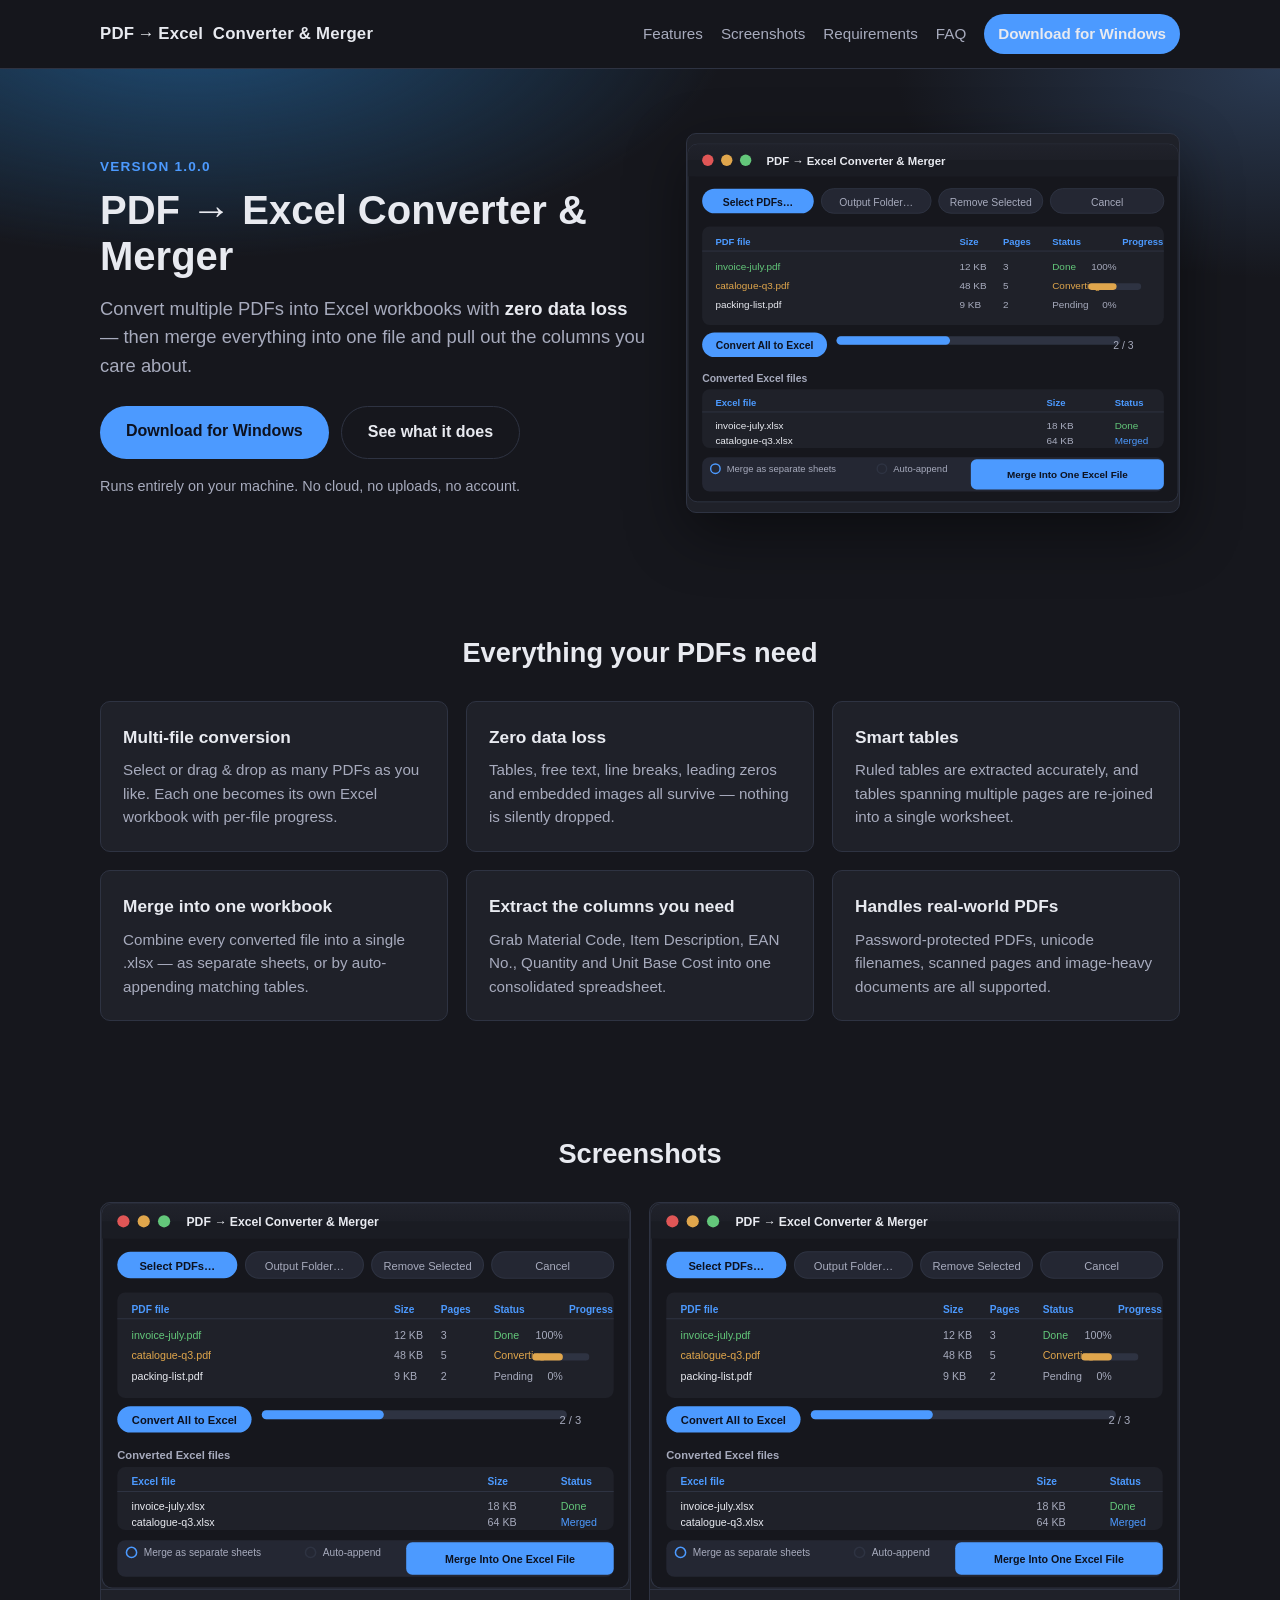
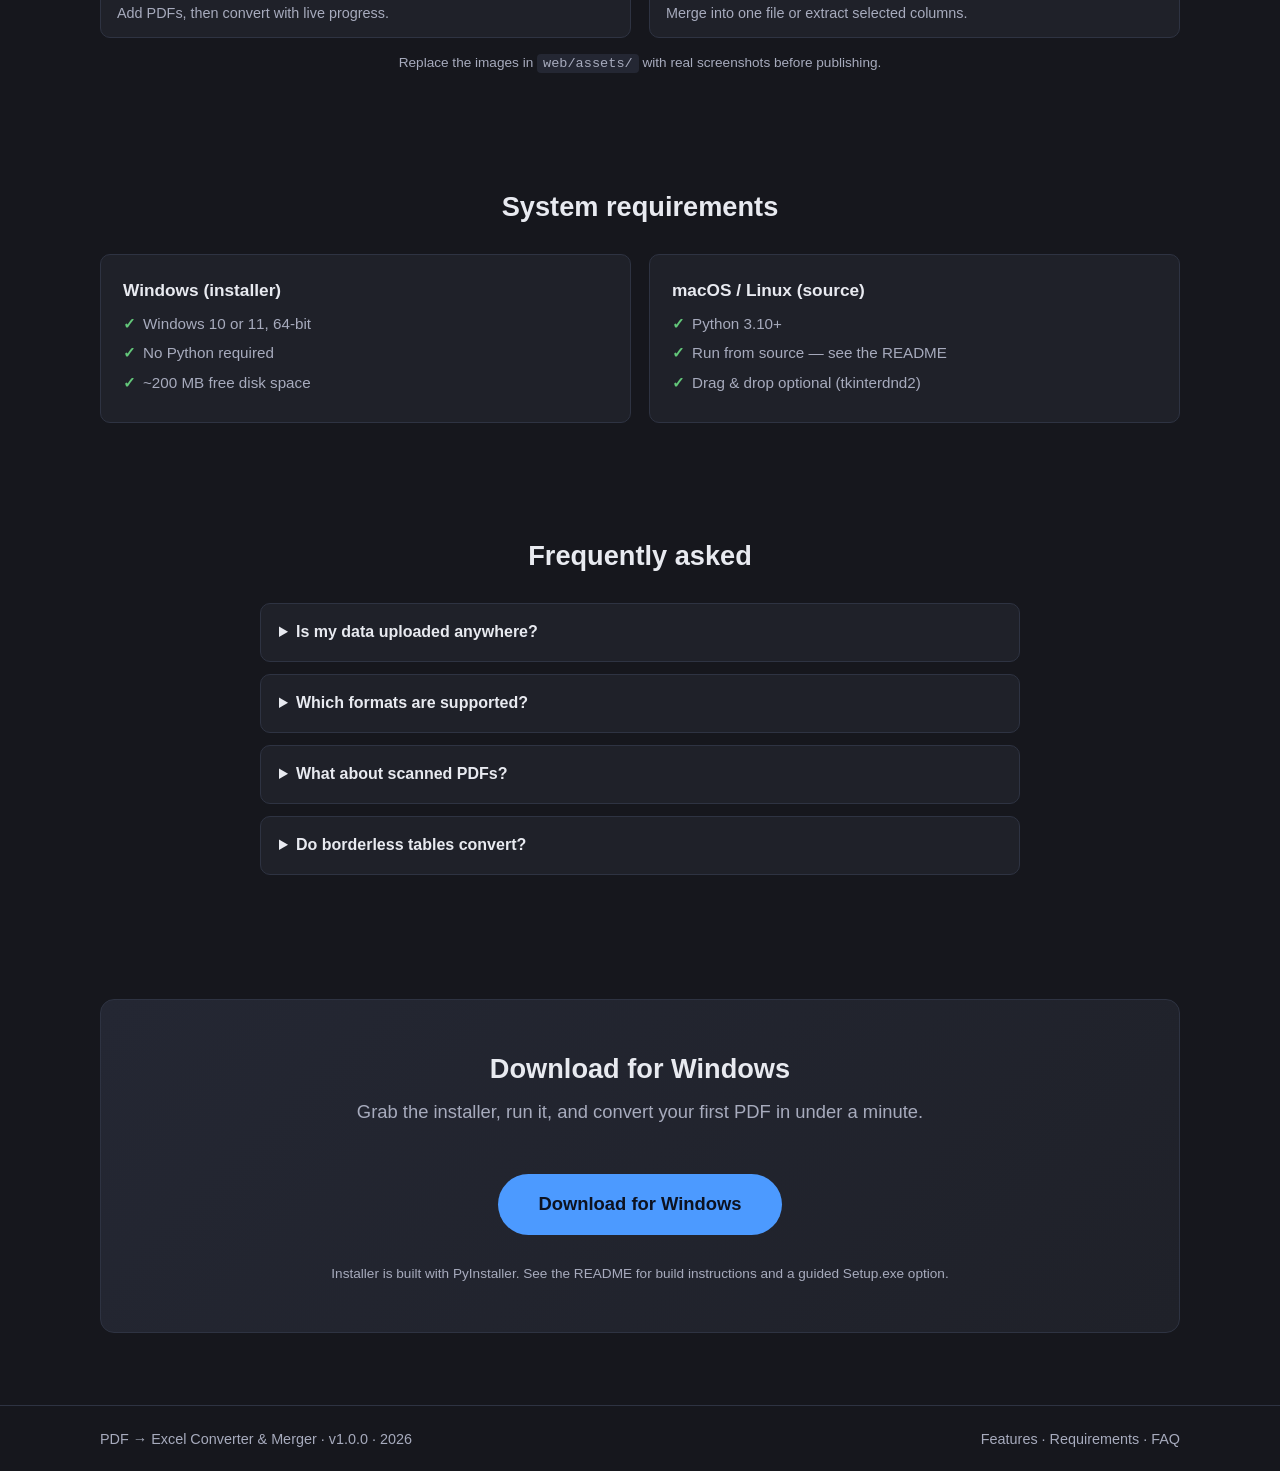
==== web/index.html @ cea23eed "Add PDF -> Excel Converter & Merger desktop app + web landing page Desktop app (Python/Tkinter + PyM" ====
<!DOCTYPE html>
<html lang="en">
<head>
  <meta charset="UTF-8">
  <meta name="viewport" content="width=device-width, initial-scale=1.0">
  <title>PDF → Excel Converter &amp; Merger</title>
  <meta name="description" content="Convert multiple PDFs to Excel with zero data loss, merge the results into one workbook, and extract the columns you need. 100% local, no cloud.">
  <link rel="stylesheet" href="style.css">
</head>
<body>
  <header class="site-header">
    <div class="container header-inner">
      <span class="brand">PDF&thinsp;→&thinsp;Excel&nbsp;&nbsp;Converter &amp; Merger</span>
      <nav class="nav">
        <a href="#features">Features</a>
        <a href="#screenshots">Screenshots</a>
        <a href="#requirements">Requirements</a>
        <a href="#faq">FAQ</a>
        <a href="#download" class="nav-download">Download for Windows</a>
      </nav>
    </div>
  </header>

  <main>
    <!-- Hero -->
    <section class="hero">
      <div class="container hero-inner">
        <div class="hero-text">
          <p class="eyebrow">Version 1.0.0</p>
          <h1>PDF → Excel Converter &amp; Merger</h1>
          <p class="tagline">Convert multiple PDFs into Excel workbooks with <strong>zero data loss</strong> — then merge everything into one file and pull out the columns you care about.</p>
          <div class="cta-row">
            <a href="#download" class="btn btn-primary">Download for Windows</a>
            <a href="#features" class="btn btn-ghost">See what it does</a>
          </div>
          <p class="privacy-note">Runs entirely on your machine. No cloud, no uploads, no account.</p>
        </div>
        <div class="hero-preview">
          <img src="assets/app-preview.svg" alt="Screenshot of the PDF to Excel Converter & Merger application" width="520" height="380">
        </div>
      </div>
    </section>

    <!-- Features -->
    <section id="features" class="features">
      <div class="container">
        <h2>Everything your PDFs need</h2>
        <div class="grid">
          <div class="card">
            <h3>Multi-file conversion</h3>
            <p>Select or drag &amp; drop as many PDFs as you like. Each one becomes its own Excel workbook with per-file progress.</p>
          </div>
          <div class="card">
            <h3>Zero data loss</h3>
            <p>Tables, free text, line breaks, leading zeros and embedded images all survive — nothing is silently dropped.</p>
          </div>
          <div class="card">
            <h3>Smart tables</h3>
            <p>Ruled tables are extracted accurately, and tables spanning multiple pages are re-joined into a single worksheet.</p>
          </div>
          <div class="card">
            <h3>Merge into one workbook</h3>
            <p>Combine every converted file into a single .xlsx — as separate sheets, or by auto-appending matching tables.</p>
          </div>
          <div class="card">
            <h3>Extract the columns you need</h3>
            <p>Grab Material Code, Item Description, EAN No., Quantity and Unit Base Cost into one consolidated spreadsheet.</p>
          </div>
          <div class="card">
            <h3>Handles real-world PDFs</h3>
            <p>Password-protected PDFs, unicode filenames, scanned pages and image-heavy documents are all supported.</p>
          </div>
        </div>
      </div>
    </section>

    <!-- Screenshots -->
    <section id="screenshots" class="screenshots">
      <div class="container">
        <h2>Screenshots</h2>
        <div class="grid">
          <figure>
            <img src="assets/app-preview.svg" alt="Application main window with file list and conversion controls" loading="lazy">
            <figcaption>Add PDFs, then convert with live progress.</figcaption>
          </figure>
          <figure>
            <img src="assets/app-preview.svg" alt="Application merge and field extraction panel" loading="lazy">
            <figcaption>Merge into one file or extract selected columns.</figcaption>
          </figure>
        </div>
        <p class="note">Replace the images in <code>web/assets/</code> with real screenshots before publishing.</p>
      </div>
    </section>

    <!-- Requirements -->
    <section id="requirements" class="requirements">
      <div class="container">
        <h2>System requirements</h2>
        <div class="grid">
          <div class="card">
            <h3>Windows (installer)</h3>
            <ul>
              <li>Windows 10 or 11, 64-bit</li>
              <li>No Python required</li>
              <li>~200 MB free disk space</li>
            </ul>
          </div>
          <div class="card">
            <h3>macOS / Linux (source)</h3>
            <ul>
              <li>Python 3.10+</li>
              <li>Run from source — see the README</li>
              <li>Drag &amp; drop optional (tkinterdnd2)</li>
            </ul>
          </div>
        </div>
      </div>
    </section>

    <!-- FAQ / Notes -->
    <section id="faq" class="faq">
      <div class="container">
        <h2>Frequently asked</h2>
        <details>
          <summary>Is my data uploaded anywhere?</summary>
          <p>No. Everything is processed locally on your machine. The app makes no network calls.</p>
        </details>
        <details>
          <summary>Which formats are supported?</summary>
          <p>PDF input, .xlsx output. Ruled tables, free text, and embedded images are all handled.</p>
        </details>
        <details>
          <summary>What about scanned PDFs?</summary>
          <p>Scanned pages are embedded as pictures with a clear notice. OCR is not bundled, so run OCR on the PDF first if you need searchable text.</p>
        </details>
        <details>
          <summary>Do borderless tables convert?</summary>
          <p>Tables without ruled lines are preserved as plain text on the Text &amp; Images sheet rather than being guessed — nothing is lost, nothing is invented.</p>
        </details>
      </div>
    </section>

    <!-- Download -->
    <section id="download" class="download">
      <div class="container download-box">
        <h2>Download for Windows</h2>
        <p class="tagline">Grab the installer, run it, and convert your first PDF in under a minute.</p>
        <a href="downloads/PDF2Excel-win64.exe" class="btn btn-primary btn-lg" download>Download for Windows</a>
        <p class="note">Installer is built with PyInstaller. See the README for build instructions and a guided Setup.exe option.</p>
      </div>
    </section>
  </main>

  <footer class="site-footer">
    <div class="container footer-inner">
      <span>PDF → Excel Converter &amp; Merger · v1.0.0 · <span id="year"></span></span>
      <span class="footer-links">
        <a href="#features">Features</a> ·
        <a href="#requirements">Requirements</a> ·
        <a href="#faq">FAQ</a>
      </span>
    </div>
  </footer>

  <script>
    document.getElementById("year").textContent = new Date().getFullYear();
  </script>
</body>
</html>
---- web/style.css ----
/* PDF → Excel Converter & Merger — landing page stylesheet.
   Dark theme that matches the desktop app. Self-contained, no frameworks. */

:root {
  --bg: #16171d;
  --bg-panel: #1f2129;
  --bg-panel-2: #242733;
  --border: #2e3342;
  --text: #e8eaf0;
  --text-dim: #a7abbd;
  --accent: #4c9aff;
  --accent-hover: #6cb0ff;
  --accent-strong: #1f4e78;
  --danger: #e05656;
  --success: #63c77a;
  --radius: 10px;
}

* { box-sizing: border-box; margin: 0; padding: 0; }

html { scroll-behavior: smooth; }

body {
  font-family: -apple-system, BlinkMacSystemFont, "Segoe UI", Roboto, Helvetica, Arial, sans-serif;
  background: var(--bg);
  color: var(--text);
  line-height: 1.55;
  -webkit-font-smoothing: antialiased;
}

.container {
  width: min(1080px, 92%);
  margin: 0 auto;
}

a { color: var(--accent); text-decoration: none; }
a:hover { color: var(--accent-hover); }

/* ---------------------------------------------------------------- header */
.site-header {
  position: sticky;
  top: 0;
  z-index: 10;
  background: rgba(22, 23, 29, 0.92);
  backdrop-filter: blur(6px);
  border-bottom: 1px solid var(--border);
}

.header-inner {
  display: flex;
  align-items: center;
  justify-content: space-between;
  gap: 16px;
  padding: 14px 0;
  flex-wrap: wrap;
}

.brand {
  font-weight: 700;
  font-size: 1.05rem;
  letter-spacing: 0.2px;
}

.nav { display: flex; gap: 18px; align-items: center; flex-wrap: wrap; }
.nav a { color: var(--text-dim); font-size: 0.95rem; }
.nav a:hover { color: var(--text); }

.nav-download {
  color: var(--text) !important;
  background: var(--accent);
  padding: 8px 14px;
  border-radius: 999px;
  font-weight: 600;
}
.nav-download:hover { background: var(--accent-hover); }

/* ------------------------------------------------------------------ hero */
.hero {
  padding: 64px 0 56px;
  background: radial-gradient(900px 400px at 15% -10%, var(--accent-strong), transparent 60%),
              radial-gradient(700px 380px at 100% 0%, #2a3a52, transparent 55%);
}

.hero-inner {
  display: grid;
  grid-template-columns: 1.05fr 0.95fr;
  gap: 40px;
  align-items: center;
}

.eyebrow {
  color: var(--accent);
  font-size: 0.85rem;
  font-weight: 600;
  letter-spacing: 1.2px;
  text-transform: uppercase;
  margin-bottom: 10px;
}

.hero h1 { font-size: 2.5rem; line-height: 1.15; margin-bottom: 16px; }

.tagline { font-size: 1.15rem; color: var(--text-dim); margin-bottom: 26px; }
.tagline strong { color: var(--text); }

.cta-row { display: flex; gap: 12px; flex-wrap: wrap; margin-bottom: 16px; }

.privacy-note {
  font-size: 0.9rem;
  color: var(--text-dim);
  display: flex;
  align-items: center;
  gap: 8px;
}

.hero-preview img {
  width: 100%;
  max-width: 520px;
  border: 1px solid var(--border);
  border-radius: var(--radius);
  box-shadow: 0 20px 60px rgba(0, 0, 0, 0.45);
  background: var(--bg-panel);
}

/* --------------------------------------------------------------- buttons */
.btn {
  display: inline-block;
  padding: 13px 26px;
  border-radius: 999px;
  font-weight: 600;
  font-size: 1rem;
  text-align: center;
  transition: transform 0.06s ease, background 0.15s ease;
}

.btn-primary { background: var(--accent); color: #0d1220; }
.btn-primary:hover { background: var(--accent-hover); color: #0d1220; transform: translateY(-1px); }

.btn-ghost { border: 1px solid var(--border); color: var(--text); }
.btn-ghost:hover { border-color: var(--accent); color: var(--accent-hover); }

.btn-lg { font-size: 1.15rem; padding: 16px 40px; }

/* -------------------------------------------------------------- sections */
section { padding: 56px 0; }

section h2 {
  font-size: 1.7rem;
  margin-bottom: 26px;
  text-align: center;
}

.grid {
  display: grid;
  grid-template-columns: repeat(auto-fit, minmax(290px, 1fr));
  gap: 18px;
}

.card {
  background: var(--bg-panel);
  border: 1px solid var(--border);
  border-radius: var(--radius);
  padding: 22px;
}

.card h3 { font-size: 1.08rem; margin-bottom: 8px; }
.card p { color: var(--text-dim); font-size: 0.95rem; }
.card ul { list-style: none; color: var(--text-dim); font-size: 0.95rem; }
.card li { padding-left: 20px; position: relative; margin-bottom: 6px; }
.card li::before { content: "✓"; color: var(--success); position: absolute; left: 0; font-weight: 700; }

/* ------------------------------------------------------------ screenshots */
.screenshots .grid figure {
  background: var(--bg-panel);
  border: 1px solid var(--border);
  border-radius: var(--radius);
  overflow: hidden;
}

.screenshots img { width: 100%; display: block; border-bottom: 1px solid var(--border); }
.screenshots figcaption { padding: 12px 16px; color: var(--text-dim); font-size: 0.9rem; }

.note { margin-top: 14px; text-align: center; color: var(--text-dim); font-size: 0.85rem; }
.note code { background: var(--bg-panel-2); padding: 2px 6px; border-radius: 4px; }

/* ---------------------------------------------------------------- FAQ */
.faq .container { max-width: 760px; }

.faq details {
  background: var(--bg-panel);
  border: 1px solid var(--border);
  border-radius: var(--radius);
  margin-bottom: 12px;
  padding: 16px 18px;
}

.faq summary { cursor: pointer; font-weight: 600; }
.faq p { color: var(--text-dim); margin-top: 10px; font-size: 0.95rem; }

/* -------------------------------------------------------------- download */
.download { padding-bottom: 72px; }

.download-box {
  background: linear-gradient(135deg, var(--bg-panel-2), var(--bg-panel));
  border: 1px solid var(--border);
  border-radius: 14px;
  text-align: center;
  padding: 48px 24px;
}

.download-box h2 { margin-bottom: 8px; }
.download-box .btn-lg { margin: 22px 0 14px; }

/* ---------------------------------------------------------------- footer */
.site-footer {
  border-top: 1px solid var(--border);
  padding: 22px 0;
  color: var(--text-dim);
  font-size: 0.9rem;
}

.footer-inner { display: flex; justify-content: space-between; gap: 12px; flex-wrap: wrap; }
.footer-links a { color: var(--text-dim); }
.footer-links a:hover { color: var(--text); }

/* -------------------------------------------------------------- mobile */
@media (max-width: 820px) {
  .hero { padding: 40px 0; }
  .hero h1 { font-size: 1.9rem; }
  .hero-inner { grid-template-columns: 1fr; }
  .header-inner { justify-content: center; text-align: center; }
}
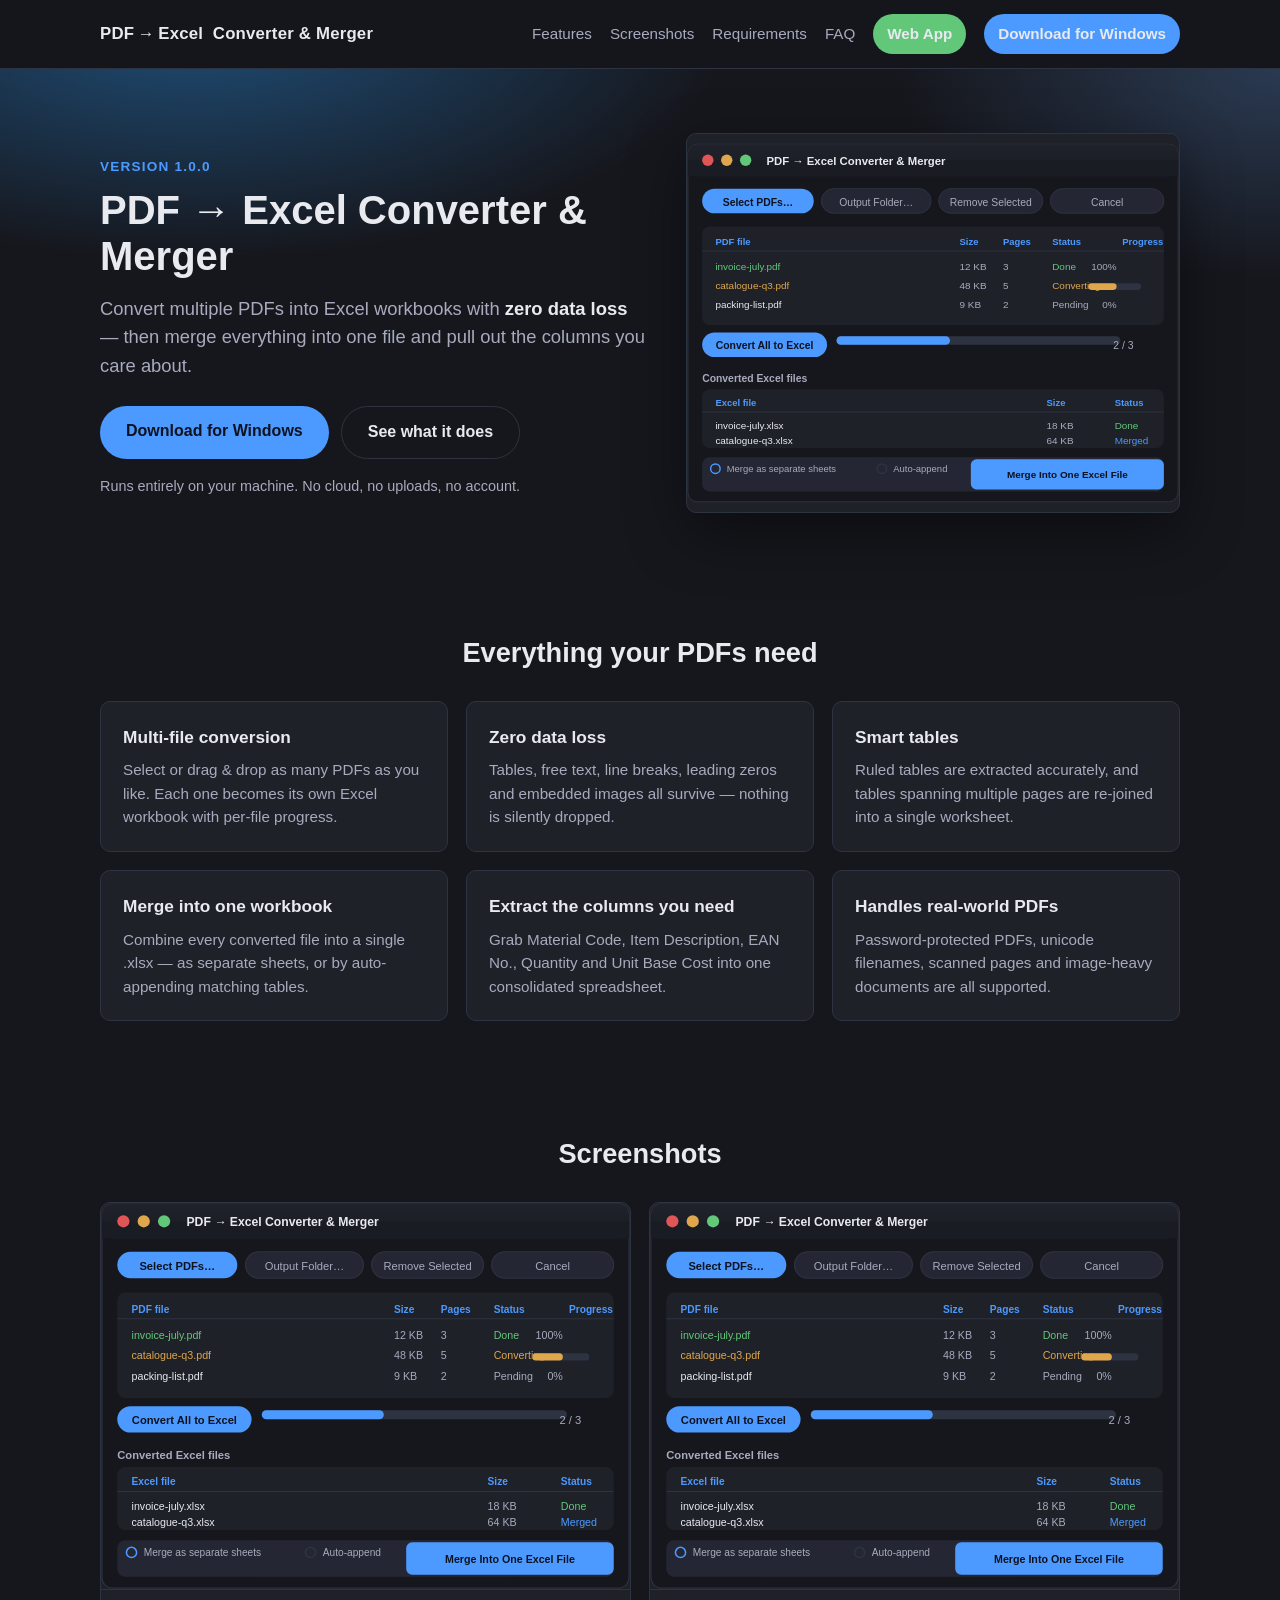
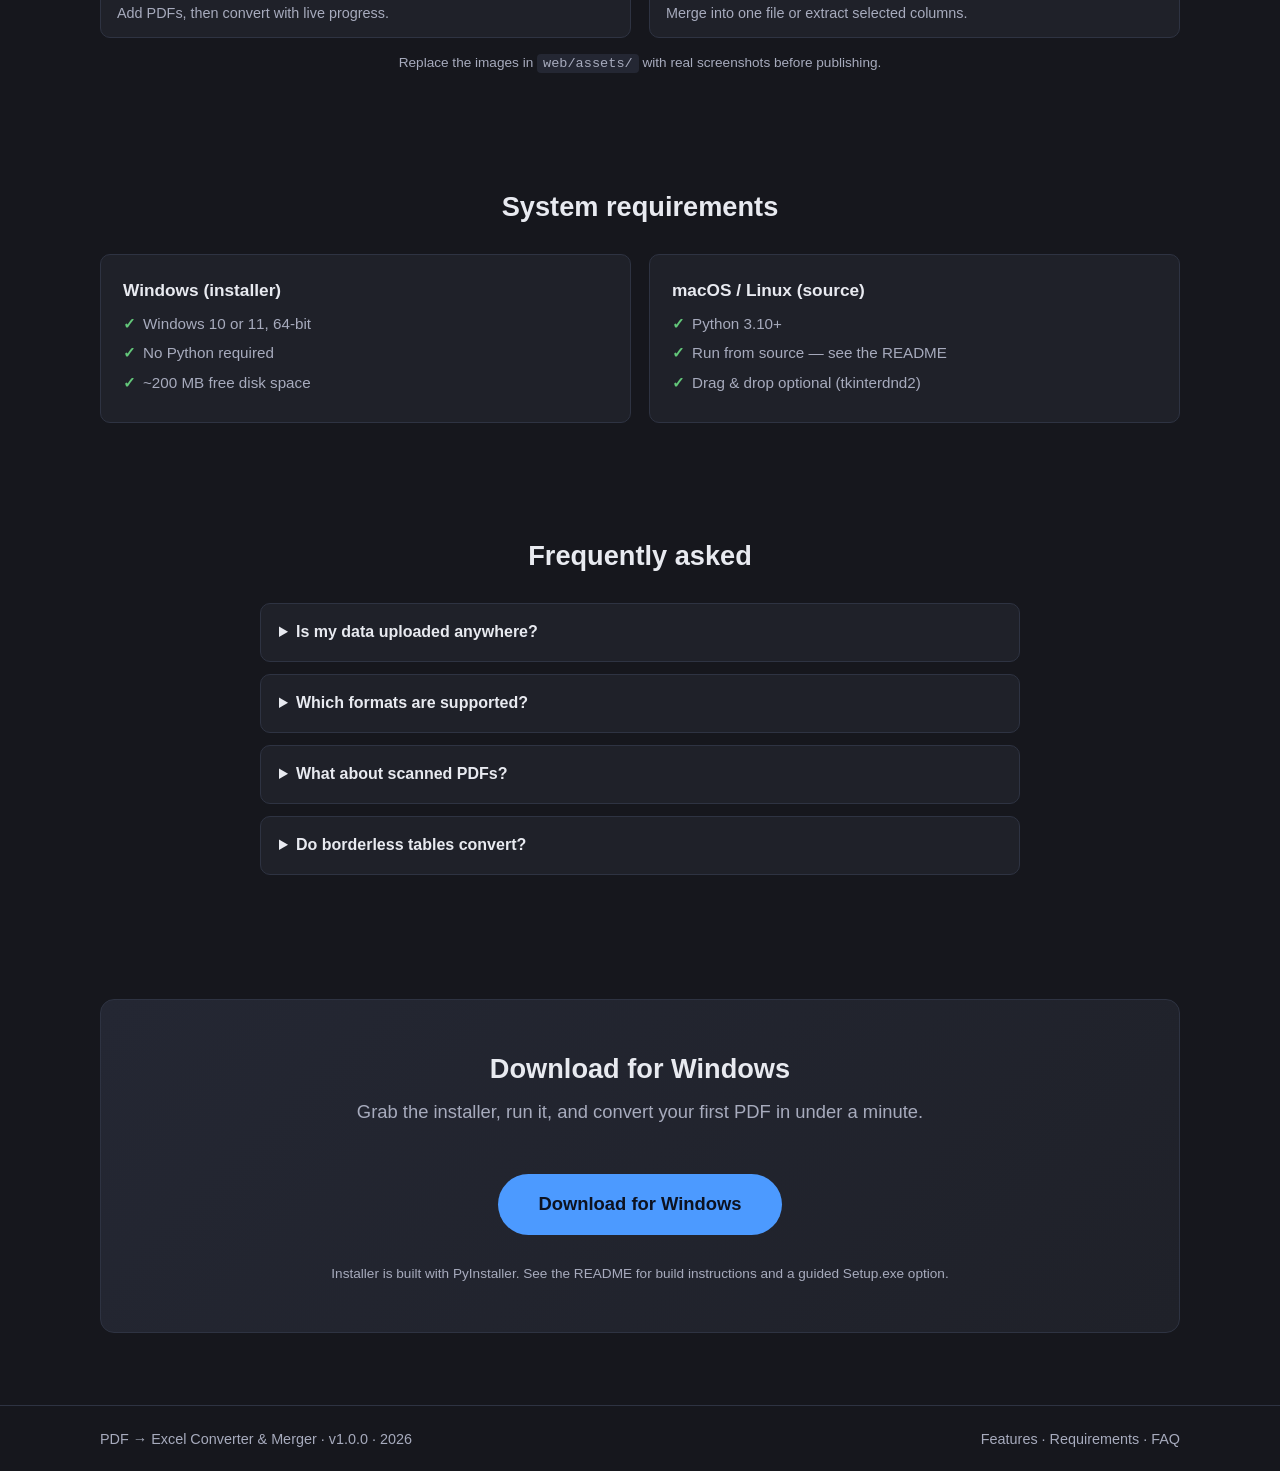
==== commit def086a5: "Add Web App link to landing page header" ====
--- a/web/index.html
+++ b/web/index.html
@@ -16,6 +16,7 @@
         <a href="#screenshots">Screenshots</a>
         <a href="#requirements">Requirements</a>
         <a href="#faq">FAQ</a>
+        <a href="http://127.0.0.1:8000/" class="nav-web" title="Open the browser web app (needs the local server running)">Web App</a>
         <a href="#download" class="nav-download">Download for Windows</a>
       </nav>
     </div>
--- a/web/style.css
+++ b/web/style.css
@@ -74,6 +74,15 @@
 }
 .nav-download:hover { background: var(--accent-hover); }
 
+.nav-web {
+  color: var(--text) !important;
+  background: var(--success);
+  padding: 8px 14px;
+  border-radius: 999px;
+  font-weight: 600;
+}
+.nav-web:hover { filter: brightness(1.1); }
+
 /* ------------------------------------------------------------------ hero */
 .hero {
   padding: 64px 0 56px;
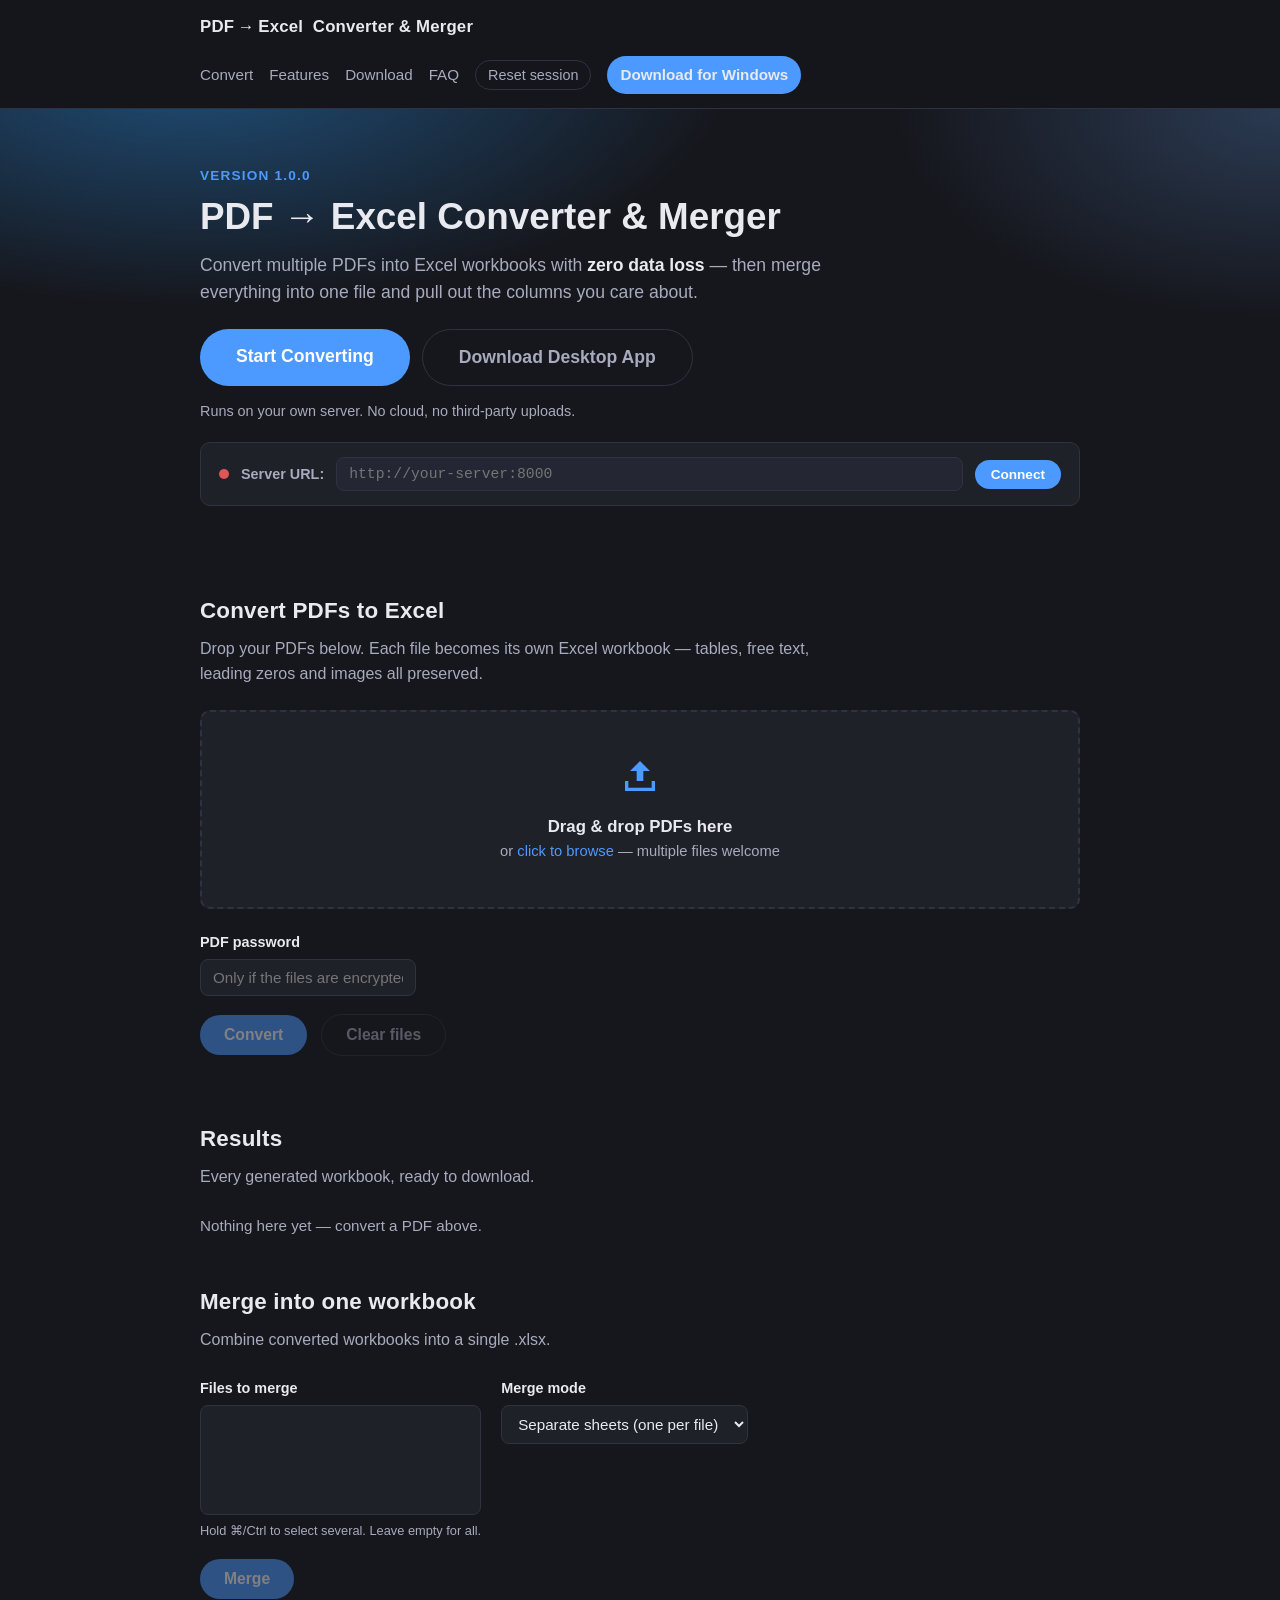
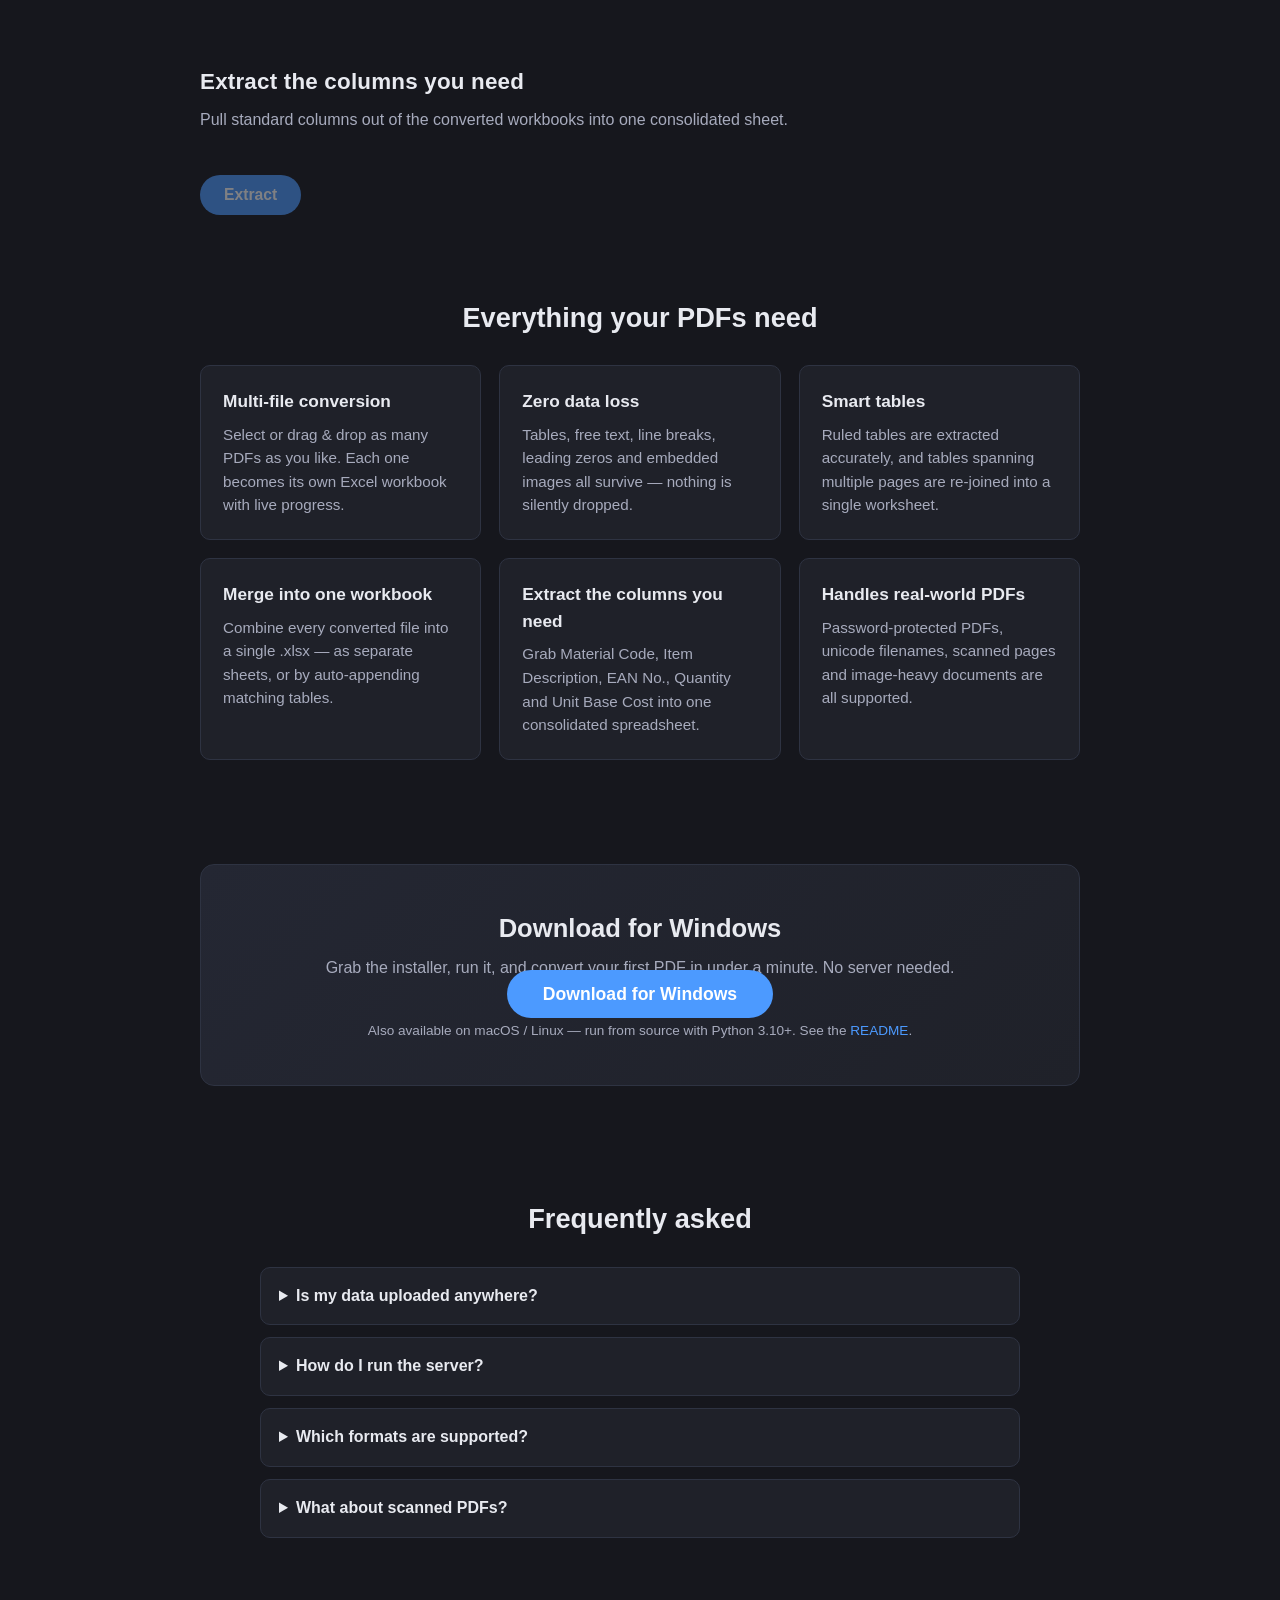
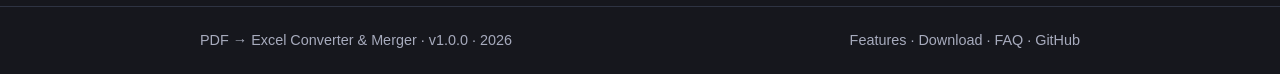
==== commit 8b5f4920: "Replace landing page with converter UI + configurable backend URL - New web/app.css: combined landin" ====
--- a/web/index.html
+++ b/web/index.html
@@ -3,41 +3,127 @@
 <head>
   <meta charset="UTF-8">
   <meta name="viewport" content="width=device-width, initial-scale=1.0">
-  <title>PDF → Excel Converter &amp; Merger</title>
-  <meta name="description" content="Convert multiple PDFs to Excel with zero data loss, merge the results into one workbook, and extract the columns you need. 100% local, no cloud.">
-  <link rel="stylesheet" href="style.css">
+  <title>PDF → Excel Converter &amp; Merger — Web App</title>
+  <meta name="description" content="Convert PDFs to Excel with zero data loss. Tables, text and images preserved; merge results and extract the columns you need.">
+  <link rel="stylesheet" href="app.css">
 </head>
 <body>
+
   <header class="site-header">
     <div class="container header-inner">
       <span class="brand">PDF&thinsp;→&thinsp;Excel&nbsp;&nbsp;Converter &amp; Merger</span>
       <nav class="nav">
+        <a href="#convert">Convert</a>
         <a href="#features">Features</a>
-        <a href="#screenshots">Screenshots</a>
-        <a href="#requirements">Requirements</a>
+        <a href="#download">Download</a>
         <a href="#faq">FAQ</a>
-        <a href="http://127.0.0.1:8000/" class="nav-web" title="Open the browser web app (needs the local server running)">Web App</a>
-        <a href="#download" class="nav-download">Download for Windows</a>
+        <button id="reset-btn" class="nav-reset" title="Delete all uploaded and generated files">Reset session</button>
+        <a href="downloads/PDF2Excel-win64.exe" class="nav-download" download>Download for Windows</a>
       </nav>
     </div>
   </header>
 
   <main>
+
     <!-- Hero -->
     <section class="hero">
-      <div class="container hero-inner">
-        <div class="hero-text">
-          <p class="eyebrow">Version 1.0.0</p>
-          <h1>PDF → Excel Converter &amp; Merger</h1>
-          <p class="tagline">Convert multiple PDFs into Excel workbooks with <strong>zero data loss</strong> — then merge everything into one file and pull out the columns you care about.</p>
-          <div class="cta-row">
-            <a href="#download" class="btn btn-primary">Download for Windows</a>
-            <a href="#features" class="btn btn-ghost">See what it does</a>
-          </div>
-          <p class="privacy-note">Runs entirely on your machine. No cloud, no uploads, no account.</p>
-        </div>
-        <div class="hero-preview">
-          <img src="assets/app-preview.svg" alt="Screenshot of the PDF to Excel Converter & Merger application" width="520" height="380">
+      <div class="container">
+        <p style="color:var(--accent);font-size:0.85rem;font-weight:600;letter-spacing:1.2px;text-transform:uppercase;margin-bottom:10px;">Version 1.0.0</p>
+        <h1>PDF → Excel Converter &amp; Merger</h1>
+        <p class="tagline">Convert multiple PDFs into Excel workbooks with <strong>zero data loss</strong> — then merge everything into one file and pull out the columns you care about.</p>
+        <div class="cta-row">
+          <a href="#convert" class="btn btn-primary btn-lg">Start Converting</a>
+          <a href="#download" class="btn btn-ghost btn-lg">Download Desktop App</a>
+        </div>
+        <p class="privacy-note">Runs on your own server. No cloud, no third-party uploads.</p>
+
+        <!-- Server Config -->
+        <div class="server-config">
+          <div id="server-dot" class="status-dot" title="No server URL configured"></div>
+          <label for="server-url">Server URL:</label>
+          <input type="url" id="server-url" placeholder="http://your-server:8000" autocomplete="off">
+          <button id="server-check" class="btn-sm">Connect</button>
+        </div>
+      </div>
+    </section>
+
+    <!-- Convert -->
+    <section id="convert" class="panel">
+      <div class="container">
+        <h2>Convert PDFs to Excel</h2>
+        <p class="tagline">Drop your PDFs below. Each file becomes its own Excel workbook — tables, free text, leading zeros and images all preserved.</p>
+
+        <div id="dropzone" class="dropzone" tabindex="0" role="button" aria-label="Upload PDF files">
+          <svg class="dz-icon" viewBox="0 0 24 24" aria-hidden="true"><path d="M19 15v4H5v-4H3v6h18v-6h-2zM12 3l-6 6h4v6h4V9h4l-6-6z" fill="currentColor"/></svg>
+          <p class="dz-title">Drag &amp; drop PDFs here</p>
+          <p class="dz-sub">or <span class="link">click to browse</span> — multiple files welcome</p>
+          <input type="file" id="file-input" accept=".pdf,application/pdf" multiple hidden>
+        </div>
+
+        <div class="row-options">
+          <label class="opt" for="password">
+            <span>PDF password</span>
+            <input type="password" id="password" placeholder="Only if the files are encrypted" autocomplete="off">
+          </label>
+        </div>
+
+        <div class="row-actions">
+          <button id="convert-btn" class="btn btn-primary" disabled>Convert</button>
+          <button id="clear-files" class="btn btn-ghost" disabled>Clear files</button>
+          <span id="upload-progress" class="progress-text" hidden></span>
+        </div>
+
+        <div id="queue" class="queue" hidden></div>
+        <div id="convert-status" class="status" hidden></div>
+      </div>
+    </section>
+
+    <!-- Results / Outputs -->
+    <section id="outputs" class="panel">
+      <div class="container">
+        <h2>Results</h2>
+        <p class="tagline">Every generated workbook, ready to download.</p>
+        <div id="outputs-list" class="outputs">
+          <p class="empty" id="outputs-empty">Nothing here yet — convert a PDF above.</p>
+        </div>
+      </div>
+    </section>
+
+    <!-- Merge -->
+    <section id="merge" class="panel">
+      <div class="container">
+        <h2>Merge into one workbook</h2>
+        <p class="tagline">Combine converted workbooks into a single .xlsx.</p>
+        <div class="row-options">
+          <label class="opt" for="merge-files">
+            <span>Files to merge</span>
+            <select id="merge-files" multiple></select>
+            <small>Hold ⌘/Ctrl to select several. Leave empty for all.</small>
+          </label>
+          <label class="opt" for="merge-mode">
+            <span>Merge mode</span>
+            <select id="merge-mode">
+              <option value="sheets">Separate sheets (one per file)</option>
+              <option value="append">Append matching tables</option>
+            </select>
+          </label>
+        </div>
+        <div class="row-actions">
+          <button id="merge-btn" class="btn btn-primary" disabled>Merge</button>
+          <span id="merge-status" class="status-inline" hidden></span>
+        </div>
+      </div>
+    </section>
+
+    <!-- Extract -->
+    <section id="extract" class="panel">
+      <div class="container">
+        <h2>Extract the columns you need</h2>
+        <p class="tagline">Pull standard columns out of the converted workbooks into one consolidated sheet.</p>
+        <div id="field-checks" class="checks"></div>
+        <div class="row-actions">
+          <button id="extract-btn" class="btn btn-primary" disabled>Extract</button>
+          <span id="extract-status" class="status-inline" hidden></span>
         </div>
       </div>
     </section>
@@ -49,7 +135,7 @@
         <div class="grid">
           <div class="card">
             <h3>Multi-file conversion</h3>
-            <p>Select or drag &amp; drop as many PDFs as you like. Each one becomes its own Excel workbook with per-file progress.</p>
+            <p>Select or drag &amp; drop as many PDFs as you like. Each one becomes its own Excel workbook with live progress.</p>
           </div>
           <div class="card">
             <h3>Zero data loss</h3>
@@ -72,72 +158,6 @@
             <p>Password-protected PDFs, unicode filenames, scanned pages and image-heavy documents are all supported.</p>
           </div>
         </div>
-      </div>
-    </section>
-
-    <!-- Screenshots -->
-    <section id="screenshots" class="screenshots">
-      <div class="container">
-        <h2>Screenshots</h2>
-        <div class="grid">
-          <figure>
-            <img src="assets/app-preview.svg" alt="Application main window with file list and conversion controls" loading="lazy">
-            <figcaption>Add PDFs, then convert with live progress.</figcaption>
-          </figure>
-          <figure>
-            <img src="assets/app-preview.svg" alt="Application merge and field extraction panel" loading="lazy">
-            <figcaption>Merge into one file or extract selected columns.</figcaption>
-          </figure>
-        </div>
-        <p class="note">Replace the images in <code>web/assets/</code> with real screenshots before publishing.</p>
-      </div>
-    </section>
-
-    <!-- Requirements -->
-    <section id="requirements" class="requirements">
-      <div class="container">
-        <h2>System requirements</h2>
-        <div class="grid">
-          <div class="card">
-            <h3>Windows (installer)</h3>
-            <ul>
-              <li>Windows 10 or 11, 64-bit</li>
-              <li>No Python required</li>
-              <li>~200 MB free disk space</li>
-            </ul>
-          </div>
-          <div class="card">
-            <h3>macOS / Linux (source)</h3>
-            <ul>
-              <li>Python 3.10+</li>
-              <li>Run from source — see the README</li>
-              <li>Drag &amp; drop optional (tkinterdnd2)</li>
-            </ul>
-          </div>
-        </div>
-      </div>
-    </section>
-
-    <!-- FAQ / Notes -->
-    <section id="faq" class="faq">
-      <div class="container">
-        <h2>Frequently asked</h2>
-        <details>
-          <summary>Is my data uploaded anywhere?</summary>
-          <p>No. Everything is processed locally on your machine. The app makes no network calls.</p>
-        </details>
-        <details>
-          <summary>Which formats are supported?</summary>
-          <p>PDF input, .xlsx output. Ruled tables, free text, and embedded images are all handled.</p>
-        </details>
-        <details>
-          <summary>What about scanned PDFs?</summary>
-          <p>Scanned pages are embedded as pictures with a clear notice. OCR is not bundled, so run OCR on the PDF first if you need searchable text.</p>
-        </details>
-        <details>
-          <summary>Do borderless tables convert?</summary>
-          <p>Tables without ruled lines are preserved as plain text on the Text &amp; Images sheet rather than being guessed — nothing is lost, nothing is invented.</p>
-        </details>
       </div>
     </section>
 
@@ -145,11 +165,35 @@
     <section id="download" class="download">
       <div class="container download-box">
         <h2>Download for Windows</h2>
-        <p class="tagline">Grab the installer, run it, and convert your first PDF in under a minute.</p>
+        <p class="tagline" style="color:var(--text-dim);">Grab the installer, run it, and convert your first PDF in under a minute. No server needed.</p>
         <a href="downloads/PDF2Excel-win64.exe" class="btn btn-primary btn-lg" download>Download for Windows</a>
-        <p class="note">Installer is built with PyInstaller. See the README for build instructions and a guided Setup.exe option.</p>
-      </div>
-    </section>
+        <p style="color:var(--text-dim);font-size:0.85rem;margin-top:12px;">Also available on macOS / Linux — run from source with Python 3.10+. See the <a href="https://github.com/iKushwaha/pdf2excel-converter-and-merger">README</a>.</p>
+      </div>
+    </section>
+
+    <!-- FAQ -->
+    <section id="faq" class="features">
+      <div class="container" style="max-width:760px;">
+        <h2 style="text-align:center;margin-bottom:26px;">Frequently asked</h2>
+        <details style="background:var(--bg-panel);border:1px solid var(--border);border-radius:var(--radius);margin-bottom:12px;padding:16px 18px;">
+          <summary style="cursor:pointer;font-weight:600;">Is my data uploaded anywhere?</summary>
+          <p style="color:var(--text-dim);margin-top:10px;font-size:0.95rem;">PDFs are uploaded to the server URL you configure above. That server runs on your own machine or infrastructure — nothing goes to a third party.</p>
+        </details>
+        <details style="background:var(--bg-panel);border:1px solid var(--border);border-radius:var(--radius);margin-bottom:12px;padding:16px 18px;">
+          <summary style="cursor:pointer;font-weight:600;">How do I run the server?</summary>
+          <p style="color:var(--text-dim);margin-top:10px;font-size:0.95rem;">Clone the repo, install dependencies, and run <code style="background:var(--bg-panel-2);padding:2px 6px;border-radius:4px;">python -m pdf2xlsx.web.server</code>. The server starts on port 8000 by default.</p>
+        </details>
+        <details style="background:var(--bg-panel);border:1px solid var(--border);border-radius:var(--radius);margin-bottom:12px;padding:16px 18px;">
+          <summary style="cursor:pointer;font-weight:600;">Which formats are supported?</summary>
+          <p style="color:var(--text-dim);margin-top:10px;font-size:0.95rem;">PDF input, .xlsx output. Ruled tables, free text, and embedded images are all handled.</p>
+        </details>
+        <details style="background:var(--bg-panel);border:1px solid var(--border);border-radius:var(--radius);margin-bottom:12px;padding:16px 18px;">
+          <summary style="cursor:pointer;font-weight:600;">What about scanned PDFs?</summary>
+          <p style="color:var(--text-dim);margin-top:10px;font-size:0.95rem;">Scanned pages are embedded as pictures with a clear notice. OCR is not bundled, so run OCR on the PDF first if you need searchable text.</p>
+        </details>
+      </div>
+    </section>
+
   </main>
 
   <footer class="site-footer">
@@ -157,14 +201,15 @@
       <span>PDF → Excel Converter &amp; Merger · v1.0.0 · <span id="year"></span></span>
       <span class="footer-links">
         <a href="#features">Features</a> ·
-        <a href="#requirements">Requirements</a> ·
-        <a href="#faq">FAQ</a>
+        <a href="#download">Download</a> ·
+        <a href="#faq">FAQ</a> ·
+        <a href="https://github.com/iKushwaha/pdf2excel-converter-and-merger">GitHub</a>
       </span>
     </div>
   </footer>
 
-  <script>
-    document.getElementById("year").textContent = new Date().getFullYear();
-  </script>
+  <div id="toast" class="toast" hidden></div>
+  <script src="app.js"></script>
+  <script>document.getElementById("year").textContent = new Date().getFullYear();</script>
 </body>
 </html>
--- a/web/app.css
+++ b/web/app.css
@@ -0,0 +1,345 @@
+/* PDF → Excel Converter & Merger — combined landing + converter stylesheet.
+   Dark theme. Self-contained, no frameworks. */
+
+:root {
+  --bg: #16171d;
+  --bg-panel: #1f2129;
+  --bg-panel-2: #242733;
+  --border: #2e3342;
+  --text: #e8eaf0;
+  --text-dim: #a7abbd;
+  --accent: #4c9aff;
+  --accent-hover: #6cb0ff;
+  --accent-strong: #1f4e78;
+  --danger: #e05656;
+  --success: #63c77a;
+  --warn: #e0a44c;
+  --radius: 10px;
+}
+
+* { box-sizing: border-box; margin: 0; padding: 0; }
+
+html { scroll-behavior: smooth; }
+
+body {
+  font-family: -apple-system, BlinkMacSystemFont, "Segoe UI", Roboto, Helvetica, Arial, sans-serif;
+  background: var(--bg);
+  color: var(--text);
+  line-height: 1.55;
+  -webkit-font-smoothing: antialiased;
+}
+
+.container { width: min(880px, 92%); margin: 0 auto; }
+
+a { color: var(--accent); text-decoration: none; }
+a:hover { color: var(--accent-hover); }
+.link { color: var(--accent); cursor: pointer; }
+
+/* ---------------------------------------------------------------- header */
+.site-header {
+  position: sticky;
+  top: 0;
+  z-index: 10;
+  background: rgba(22, 23, 29, 0.92);
+  backdrop-filter: blur(6px);
+  border-bottom: 1px solid var(--border);
+}
+
+.header-inner {
+  display: flex;
+  align-items: center;
+  justify-content: space-between;
+  gap: 16px;
+  padding: 14px 0;
+  flex-wrap: wrap;
+}
+
+.brand { font-weight: 700; font-size: 1.05rem; letter-spacing: 0.2px; }
+
+.nav { display: flex; gap: 16px; align-items: center; flex-wrap: wrap; }
+.nav a { color: var(--text-dim); font-size: 0.95rem; }
+.nav a:hover { color: var(--text); }
+
+.nav-download {
+  color: var(--text) !important;
+  background: var(--accent);
+  padding: 7px 13px;
+  border-radius: 999px;
+  font-weight: 600;
+  font-size: 0.9rem;
+}
+.nav-download:hover { background: var(--accent-hover); }
+
+.nav-reset {
+  background: transparent;
+  color: var(--text-dim);
+  border: 1px solid var(--border);
+  padding: 6px 12px;
+  border-radius: 999px;
+  cursor: pointer;
+  font-size: 0.9rem;
+}
+.nav-reset:hover { color: var(--danger); border-color: var(--danger); }
+
+/* ------------------------------------------------------------------ hero */
+.hero {
+  padding: 56px 0 48px;
+  background: radial-gradient(900px 400px at 15% -10%, var(--accent-strong), transparent 60%),
+              radial-gradient(700px 380px at 100% 0%, #2a3a52, transparent 55%);
+}
+
+.hero h1 { font-size: 2.3rem; line-height: 1.15; margin-bottom: 14px; }
+
+.hero .tagline { font-size: 1.1rem; color: var(--text-dim); margin-bottom: 22px; max-width: 70ch; }
+.hero .tagline strong { color: var(--text); }
+
+.cta-row { display: flex; gap: 12px; flex-wrap: wrap; margin-bottom: 14px; }
+
+.privacy-note {
+  font-size: 0.9rem;
+  color: var(--text-dim);
+}
+
+/* ------------------------------------------------------------ server config */
+.server-config {
+  background: var(--bg-panel);
+  border: 1px solid var(--border);
+  border-radius: var(--radius);
+  padding: 14px 18px;
+  margin: 20px 0 0;
+  display: flex;
+  align-items: center;
+  gap: 12px;
+  flex-wrap: wrap;
+}
+
+.server-config label {
+  font-size: 0.9rem;
+  color: var(--text-dim);
+  font-weight: 600;
+}
+
+.server-config input {
+  flex: 1;
+  min-width: 280px;
+  background: var(--bg-panel-2);
+  border: 1px solid var(--border);
+  border-radius: 8px;
+  color: var(--text);
+  padding: 8px 12px;
+  font-size: 0.92rem;
+  font-family: monospace;
+}
+
+.server-config input:focus { border-color: var(--accent); outline: none; }
+
+.server-config .status-dot {
+  width: 10px;
+  height: 10px;
+  border-radius: 50%;
+  background: var(--danger);
+  flex-shrink: 0;
+}
+
+.server-config .status-dot.ok { background: var(--success); }
+
+.server-config .btn-sm {
+  background: var(--accent);
+  color: #fff;
+  border: none;
+  border-radius: 999px;
+  padding: 7px 16px;
+  font-size: 0.85rem;
+  font-weight: 600;
+  cursor: pointer;
+}
+.server-config .btn-sm:hover { background: var(--accent-hover); }
+
+/* --------------------------------------------------------------- panels */
+.panel { padding: 40px 0 8px; }
+
+.panel h1 { font-size: 1.7rem; letter-spacing: 0.2px; }
+.panel h2 { font-size: 1.4rem; letter-spacing: 0.2px; }
+.panel .tagline { color: var(--text-dim); margin: 8px 0 24px; max-width: 70ch; }
+
+/* -------------------------------------------------------------- dropzone */
+.dropzone {
+  border: 2px dashed var(--border);
+  border-radius: var(--radius);
+  background: var(--bg-panel);
+  padding: 44px 24px;
+  text-align: center;
+  cursor: pointer;
+  transition: border-color 0.15s ease, background 0.15s ease;
+}
+.dropzone:hover, .dropzone:focus { border-color: var(--accent); outline: none; }
+.dropzone.dragover { border-color: var(--accent); background: var(--accent-strong); }
+
+.dz-icon { width: 40px; height: 40px; color: var(--accent); margin-bottom: 10px; }
+.dz-title { font-weight: 600; font-size: 1.05rem; }
+.dz-sub { color: var(--text-dim); font-size: 0.92rem; }
+
+/* ---------------------------------------------------------------- queue */
+.queue { margin-top: 20px; }
+
+.file-item {
+  display: flex;
+  align-items: center;
+  gap: 12px;
+  background: var(--bg-panel);
+  border: 1px solid var(--border);
+  border-radius: var(--radius);
+  padding: 10px 14px;
+  margin-bottom: 8px;
+}
+
+.file-item .fname { flex: 1; overflow: hidden; text-overflow: ellipsis; white-space: nowrap; }
+.file-item .fsize { color: var(--text-dim); font-size: 0.85rem; white-space: nowrap; }
+.file-item .fstatus { font-size: 0.85rem; white-space: nowrap; font-weight: 600; }
+.file-item .fstatus.ok { color: var(--success); }
+.file-item .fstatus.err { color: var(--danger); }
+.file-item .fstatus.wait { color: var(--text-dim); }
+.file-item .fstatus.pending { color: var(--warn); }
+.file-item button.rem { background: transparent; border: none; color: var(--text-dim); cursor: pointer; font-size: 1.1rem; line-height: 1; }
+.file-item button.rem:hover { color: var(--danger); }
+
+.fmeta { margin-top: 4px; color: var(--text-dim); font-size: 0.82rem; }
+
+/* ---------------------------------------------------------------- rows */
+.row-options { display: flex; gap: 20px; flex-wrap: wrap; margin: 22px 0 8px; }
+
+.opt { display: flex; flex-direction: column; gap: 6px; font-size: 0.9rem; color: var(--text-dim); min-width: 200px; }
+.opt span { font-weight: 600; color: var(--text); }
+
+.opt input, .opt select {
+  background: var(--bg-panel);
+  border: 1px solid var(--border);
+  border-radius: 8px;
+  color: var(--text);
+  padding: 9px 12px;
+  font-size: 0.95rem;
+}
+.opt input:focus, .opt select:focus { border-color: var(--accent); outline: none; }
+.opt select[multiple] { height: auto; min-height: 110px; }
+.opt small { font-size: 0.8rem; }
+
+.row-actions { display: flex; align-items: center; gap: 14px; margin: 18px 0; flex-wrap: wrap; }
+
+/* ---------------------------------------------------------------- buttons */
+.btn {
+  border: none;
+  border-radius: 999px;
+  padding: 11px 24px;
+  font-size: 0.98rem;
+  font-weight: 600;
+  cursor: pointer;
+  transition: background 0.15s ease, opacity 0.15s ease;
+}
+.btn-primary { background: var(--accent); color: #fff; }
+.btn-primary:hover:not(:disabled) { background: var(--accent-hover); }
+.btn-ghost { background: transparent; color: var(--text-dim); border: 1px solid var(--border); }
+.btn-ghost:hover:not(:disabled) { color: var(--text); border-color: var(--accent); }
+.btn:disabled { opacity: 0.45; cursor: not-allowed; }
+.btn-sm { padding: 6px 14px; font-size: 0.85rem; }
+.btn-lg { font-size: 1.1rem; padding: 14px 36px; }
+
+/* --------------------------------------------------------------- status */
+.status { margin: 14px 0; padding: 12px 16px; border-radius: var(--radius); font-size: 0.92rem; }
+.status.error { background: rgba(224, 86, 86, 0.12); border: 1px solid var(--danger); color: #f3b0b0; }
+.status.info { background: rgba(76, 154, 255, 0.10); border: 1px solid var(--accent-strong); }
+.status-inline { color: var(--text-dim); font-size: 0.9rem; }
+
+.warn-note { color: var(--warn); margin-top: 4px; }
+
+/* -------------------------------------------------------------- outputs */
+.outputs { display: grid; grid-template-columns: repeat(auto-fill, minmax(260px, 1fr)); gap: 12px; }
+.empty { color: var(--text-dim); font-size: 0.95rem; }
+
+.output-card {
+  background: var(--bg-panel);
+  border: 1px solid var(--border);
+  border-radius: var(--radius);
+  padding: 14px;
+  display: flex;
+  flex-direction: column;
+  gap: 8px;
+}
+.output-card .oname { font-weight: 600; overflow: hidden; text-overflow: ellipsis; white-space: nowrap; }
+.output-card .osize { color: var(--text-dim); font-size: 0.82rem; }
+.output-card .meta { color: var(--text-dim); font-size: 0.82rem; }
+
+/* ---------------------------------------------------------------- checks */
+.checks { display: flex; flex-wrap: wrap; gap: 16px; margin: 10px 0; }
+.check { display: flex; align-items: center; gap: 8px; font-size: 0.95rem; }
+.check input { accent-color: var(--accent); width: 16px; height: 16px; }
+
+/* ------------------------------------------------------------ features */
+.features { padding: 56px 0; }
+.features h2 { text-align: center; margin-bottom: 26px; font-size: 1.7rem; }
+.features .grid {
+  display: grid;
+  grid-template-columns: repeat(auto-fit, minmax(260px, 1fr));
+  gap: 18px;
+}
+
+.card {
+  background: var(--bg-panel);
+  border: 1px solid var(--border);
+  border-radius: var(--radius);
+  padding: 22px;
+}
+.card h3 { font-size: 1.08rem; margin-bottom: 8px; }
+.card p { color: var(--text-dim); font-size: 0.95rem; }
+
+/* ------------------------------------------------------------ download */
+.download { padding: 48px 0 56px; }
+
+.download-box {
+  background: linear-gradient(135deg, var(--bg-panel-2), var(--bg-panel));
+  border: 1px solid var(--border);
+  border-radius: 14px;
+  text-align: center;
+  padding: 44px 24px;
+}
+.download-box h2 { margin-bottom: 8px; font-size: 1.6rem; }
+.download-box .btn-lg { margin: 20px 0 12px; }
+
+/* -------------------------------------------------------------- sections */
+.site-footer {
+  border-top: 1px solid var(--border);
+  padding: 22px 0;
+  color: var(--text-dim);
+  font-size: 0.9rem;
+}
+
+.footer-inner { display: flex; justify-content: space-between; gap: 12px; flex-wrap: wrap; }
+.footer-links a { color: var(--text-dim); }
+.footer-links a:hover { color: var(--text); }
+
+/* ----------------------------------------------------------------- toast */
+.toast {
+  position: fixed;
+  bottom: 22px;
+  left: 50%;
+  transform: translateX(-50%);
+  background: var(--bg-panel-2);
+  border: 1px solid var(--border);
+  color: var(--text);
+  padding: 12px 20px;
+  border-radius: var(--radius);
+  box-shadow: 0 8px 24px rgba(0, 0, 0, 0.5);
+  z-index: 50;
+  font-size: 0.92rem;
+  max-width: 80vw;
+}
+.toast.err { border-color: var(--danger); }
+
+/* ---------------------------------------------------------------- mobile */
+@media (max-width: 600px) {
+  .hero { padding: 32px 0; }
+  .hero h1 { font-size: 1.7rem; }
+  .panel { padding: 28px 0 4px; }
+  .nav { gap: 10px; }
+  .server-config { flex-direction: column; align-items: stretch; }
+  .server-config input { min-width: 0; }
+}
